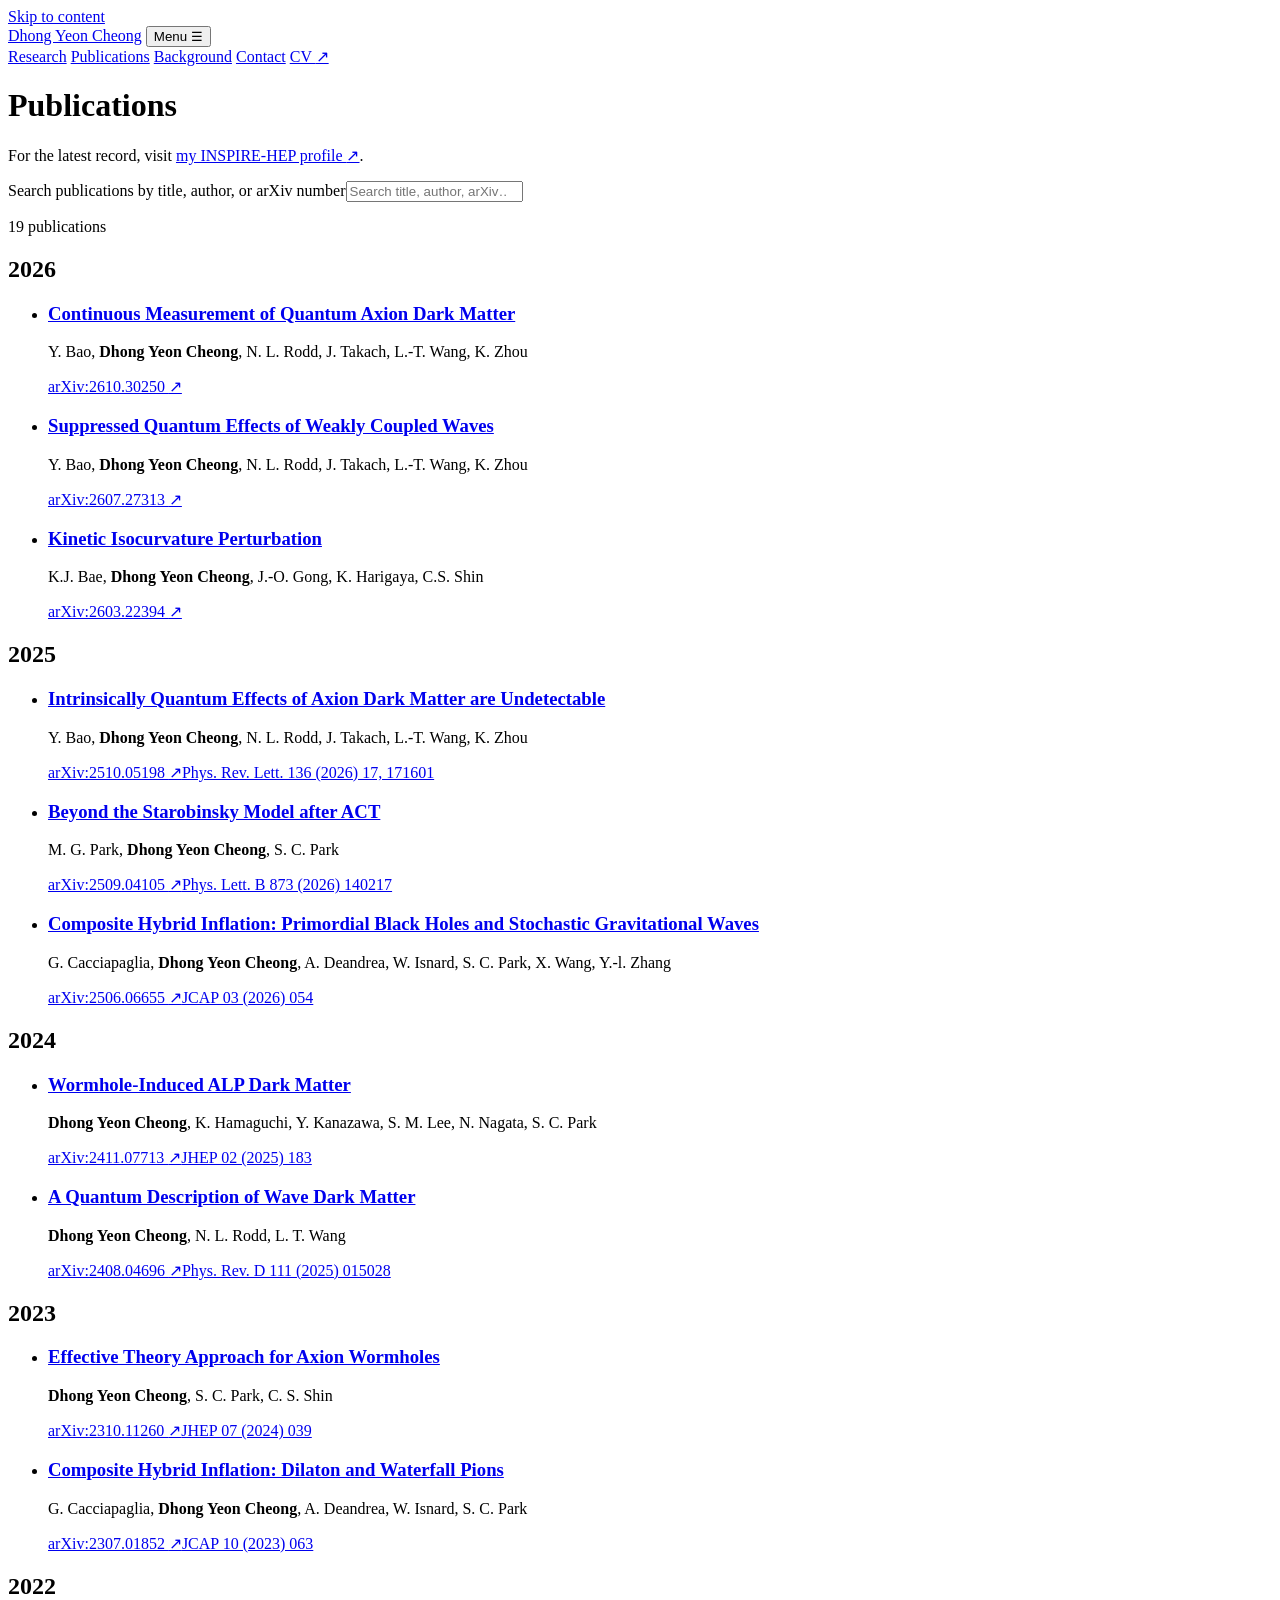
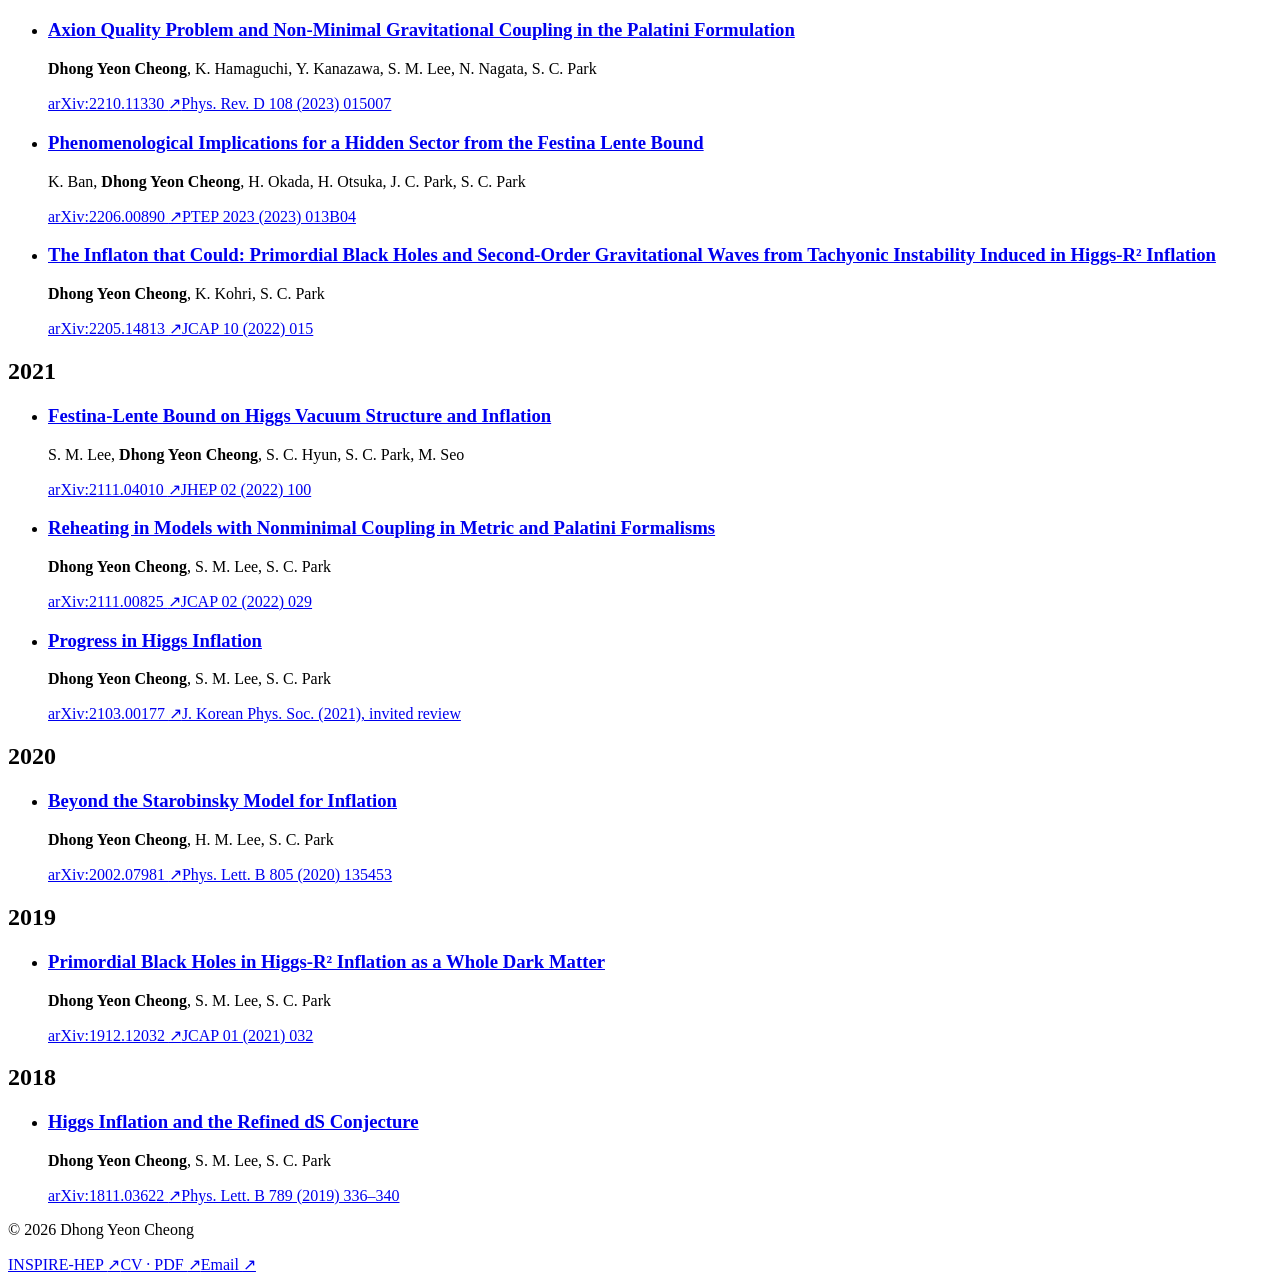
==== publications.html @ 7573876e "Publish redesigned academic website pages" ====
<!DOCTYPE html>
<html lang="en">
<head>
  <meta charset="utf-8">
  <meta name="viewport" content="width=device-width, initial-scale=1">
  <meta name="color-scheme" content="light">
  <title>Publications | Dhong Yeon Cheong</title>
  <meta name="description" content="Publications by Dhong Yeon Cheong in dark matter, early Universe cosmology, and gravitational physics, with links to arXiv and journals.">
  <meta property="og:title" content="Publications | Dhong Yeon Cheong">
  <meta property="og:description" content="Publications by Dhong Yeon Cheong in dark matter, early Universe cosmology, and gravitational physics, with links to arXiv and journals.">
  <meta property="og:type" content="website">
  <link rel="icon" href="assets/favicon.svg" type="image/svg+xml">
  <link rel="stylesheet" href="assets/style.css?v=20261025-one-line-name">
  <script src="assets/site.js?v=20261025-simple" defer></script>
</head>
<body>
  <a class="skip-link" href="#main">Skip to content</a>
  <header class="site-header">
    <div class="container header-inner">
      <a class="brand" href="index.html" aria-label="Dhong Yeon Cheong, home">Dhong Yeon Cheong</a>
      <button class="menu-toggle" type="button" aria-expanded="false" aria-controls="site-navigation">Menu <span aria-hidden="true">☰</span></button>
      <nav class="site-nav" id="site-navigation" aria-label="Main navigation">
        <a href="index.html#research">Research</a>
        <a href="publications.html" aria-current="page">Publications</a>
        <a href="index.html#background">Background</a>
        <a href="index.html#contact">Contact</a>
        <a class="nav-cv" href="assets/cv-dhong-yeon-cheong.pdf" aria-label="Curriculum vitae, PDF">CV <span aria-hidden="true">↗</span></a>
      </nav>
    </div>
  </header>
  <main id="main" class="container">
    <div class="page-intro"><h1>Publications</h1><p>For the latest record, visit <a href="https://inspirehep.net/authors/1904581">my INSPIRE-HEP profile <span aria-hidden="true">↗</span></a>.</p></div>
    <div class="publication-tools" role="search" aria-label="Search publications">
      <div class="tools-row">
<label class="search-wrap"><span class="sr-only">Search publications by title, author, or arXiv number</span><input id="publication-search" type="search" placeholder="Search title, author, arXiv…" aria-controls="publication-archive" autocomplete="off"></label>
      </div>
      <p id="results-count" class="results-count" role="status" aria-live="polite" aria-atomic="true">19 publications</p>
    </div>
    <div class="archive" id="publication-archive">
      <section class="year-group" aria-labelledby="year-2026">
        <h2 id="year-2026">2026</h2>
        <ul><li class="paper" id="paper-2610.30250">
          <article aria-labelledby="title-2610.30250">
            
            <h3 id="title-2610.30250"><a href="https://arxiv.org/abs/2610.30250">Continuous Measurement of Quantum Axion Dark Matter</a></h3>
            <p class="paper-authors">Y. Bao, <strong>Dhong Yeon Cheong</strong>, N. L. Rodd, J. Takach, L.-T. Wang, K. Zhou</p>
            <div class="paper-links"><a href="https://arxiv.org/abs/2610.30250" aria-label="arXiv 2610.30250: Continuous Measurement of Quantum Axion Dark Matter">arXiv:2610.30250 <span aria-hidden="true">↗</span></a></div>
          </article>
        </li>
<li class="paper" id="paper-2607.27313">
          <article aria-labelledby="title-2607.27313">
            
            <h3 id="title-2607.27313"><a href="https://arxiv.org/abs/2607.27313">Suppressed Quantum Effects of Weakly Coupled Waves</a></h3>
            <p class="paper-authors">Y. Bao, <strong>Dhong Yeon Cheong</strong>, N. L. Rodd, J. Takach, L.-T. Wang, K. Zhou</p>
            <div class="paper-links"><a href="https://arxiv.org/abs/2607.27313" aria-label="arXiv 2607.27313: Suppressed Quantum Effects of Weakly Coupled Waves">arXiv:2607.27313 <span aria-hidden="true">↗</span></a></div>
          </article>
        </li>
<li class="paper" id="paper-2603.22394">
          <article aria-labelledby="title-2603.22394">
            
            <h3 id="title-2603.22394"><a href="https://arxiv.org/abs/2603.22394">Kinetic Isocurvature Perturbation</a></h3>
            <p class="paper-authors">K.J. Bae, <strong>Dhong Yeon Cheong</strong>, J.-O. Gong, K. Harigaya, C.S. Shin</p>
            <div class="paper-links"><a href="https://arxiv.org/abs/2603.22394" aria-label="arXiv 2603.22394: Kinetic Isocurvature Perturbation">arXiv:2603.22394 <span aria-hidden="true">↗</span></a></div>
          </article>
        </li></ul>
      </section>
      <section class="year-group" aria-labelledby="year-2025">
        <h2 id="year-2025">2025</h2>
        <ul><li class="paper" id="paper-2510.05198">
          <article aria-labelledby="title-2510.05198">
            
            <h3 id="title-2510.05198"><a href="https://arxiv.org/abs/2510.05198">Intrinsically Quantum Effects of Axion Dark Matter are Undetectable</a></h3>
            <p class="paper-authors">Y. Bao, <strong>Dhong Yeon Cheong</strong>, N. L. Rodd, J. Takach, L.-T. Wang, K. Zhou</p>
            <div class="paper-links"><a href="https://arxiv.org/abs/2510.05198" aria-label="arXiv 2510.05198: Intrinsically Quantum Effects of Axion Dark Matter are Undetectable">arXiv:2510.05198 <span aria-hidden="true">↗</span></a><a class="journal" href="https://doi.org/10.1103/9mff-p5k6">Phys. Rev. Lett. 136 (2026) 17, 171601</a></div>
          </article>
        </li>
<li class="paper" id="paper-2509.04105">
          <article aria-labelledby="title-2509.04105">
            
            <h3 id="title-2509.04105"><a href="https://arxiv.org/abs/2509.04105">Beyond the Starobinsky Model after ACT</a></h3>
            <p class="paper-authors">M. G. Park, <strong>Dhong Yeon Cheong</strong>, S. C. Park</p>
            <div class="paper-links"><a href="https://arxiv.org/abs/2509.04105" aria-label="arXiv 2509.04105: Beyond the Starobinsky Model after ACT">arXiv:2509.04105 <span aria-hidden="true">↗</span></a><a class="journal" href="https://doi.org/10.1016/j.physletb.2026.140217">Phys. Lett. B 873 (2026) 140217</a></div>
          </article>
        </li>
<li class="paper" id="paper-2506.06655">
          <article aria-labelledby="title-2506.06655">
            
            <h3 id="title-2506.06655"><a href="https://arxiv.org/abs/2506.06655">Composite Hybrid Inflation: Primordial Black Holes and Stochastic Gravitational Waves</a></h3>
            <p class="paper-authors">G. Cacciapaglia, <strong>Dhong Yeon Cheong</strong>, A. Deandrea, W. Isnard, S. C. Park, X. Wang, Y.-l. Zhang</p>
            <div class="paper-links"><a href="https://arxiv.org/abs/2506.06655" aria-label="arXiv 2506.06655: Composite Hybrid Inflation: Primordial Black Holes and Stochastic Gravitational Waves">arXiv:2506.06655 <span aria-hidden="true">↗</span></a><a class="journal" href="https://iopscience.iop.org/article/10.1088/1475-7516/2026/03/054">JCAP 03 (2026) 054</a></div>
          </article>
        </li></ul>
      </section>
      <section class="year-group" aria-labelledby="year-2024">
        <h2 id="year-2024">2024</h2>
        <ul><li class="paper" id="paper-2411.07713">
          <article aria-labelledby="title-2411.07713">
            
            <h3 id="title-2411.07713"><a href="https://arxiv.org/abs/2411.07713">Wormhole-Induced ALP Dark Matter</a></h3>
            <p class="paper-authors"><strong>Dhong Yeon Cheong</strong>, K. Hamaguchi, Y. Kanazawa, S. M. Lee, N. Nagata, S. C. Park</p>
            <div class="paper-links"><a href="https://arxiv.org/abs/2411.07713" aria-label="arXiv 2411.07713: Wormhole-Induced ALP Dark Matter">arXiv:2411.07713 <span aria-hidden="true">↗</span></a><a class="journal" href="https://link.springer.com/article/10.1007/JHEP02(2025)183">JHEP 02 (2025) 183</a></div>
          </article>
        </li>
<li class="paper" id="paper-2408.04696">
          <article aria-labelledby="title-2408.04696">
            
            <h3 id="title-2408.04696"><a href="https://arxiv.org/abs/2408.04696">A Quantum Description of Wave Dark Matter</a></h3>
            <p class="paper-authors"><strong>Dhong Yeon Cheong</strong>, N. L. Rodd, L. T. Wang</p>
            <div class="paper-links"><a href="https://arxiv.org/abs/2408.04696" aria-label="arXiv 2408.04696: A Quantum Description of Wave Dark Matter">arXiv:2408.04696 <span aria-hidden="true">↗</span></a><a class="journal" href="https://journals.aps.org/prd/abstract/10.1103/PhysRevD.111.015028">Phys. Rev. D 111 (2025) 015028</a></div>
          </article>
        </li></ul>
      </section>
      <section class="year-group" aria-labelledby="year-2023">
        <h2 id="year-2023">2023</h2>
        <ul><li class="paper" id="paper-2310.11260">
          <article aria-labelledby="title-2310.11260">
            
            <h3 id="title-2310.11260"><a href="https://arxiv.org/abs/2310.11260">Effective Theory Approach for Axion Wormholes</a></h3>
            <p class="paper-authors"><strong>Dhong Yeon Cheong</strong>, S. C. Park, C. S. Shin</p>
            <div class="paper-links"><a href="https://arxiv.org/abs/2310.11260" aria-label="arXiv 2310.11260: Effective Theory Approach for Axion Wormholes">arXiv:2310.11260 <span aria-hidden="true">↗</span></a><a class="journal" href="https://link.springer.com/article/10.1007/JHEP07(2024)039">JHEP 07 (2024) 039</a></div>
          </article>
        </li>
<li class="paper" id="paper-2307.01852">
          <article aria-labelledby="title-2307.01852">
            
            <h3 id="title-2307.01852"><a href="https://arxiv.org/abs/2307.01852">Composite Hybrid Inflation: Dilaton and Waterfall Pions</a></h3>
            <p class="paper-authors">G. Cacciapaglia, <strong>Dhong Yeon Cheong</strong>, A. Deandrea, W. Isnard, S. C. Park</p>
            <div class="paper-links"><a href="https://arxiv.org/abs/2307.01852" aria-label="arXiv 2307.01852: Composite Hybrid Inflation: Dilaton and Waterfall Pions">arXiv:2307.01852 <span aria-hidden="true">↗</span></a><a class="journal" href="https://iopscience.iop.org/article/10.1088/1475-7516/2023/10/063">JCAP 10 (2023) 063</a></div>
          </article>
        </li></ul>
      </section>
      <section class="year-group" aria-labelledby="year-2022">
        <h2 id="year-2022">2022</h2>
        <ul><li class="paper" id="paper-2210.11330">
          <article aria-labelledby="title-2210.11330">
            
            <h3 id="title-2210.11330"><a href="https://arxiv.org/abs/2210.11330">Axion Quality Problem and Non-Minimal Gravitational Coupling in the Palatini Formulation</a></h3>
            <p class="paper-authors"><strong>Dhong Yeon Cheong</strong>, K. Hamaguchi, Y. Kanazawa, S. M. Lee, N. Nagata, S. C. Park</p>
            <div class="paper-links"><a href="https://arxiv.org/abs/2210.11330" aria-label="arXiv 2210.11330: Axion Quality Problem and Non-Minimal Gravitational Coupling in the Palatini Formulation">arXiv:2210.11330 <span aria-hidden="true">↗</span></a><a class="journal" href="https://journals.aps.org/prd/abstract/10.1103/PhysRevD.108.015007">Phys. Rev. D 108 (2023) 015007</a></div>
          </article>
        </li>
<li class="paper" id="paper-2206.00890">
          <article aria-labelledby="title-2206.00890">
            
            <h3 id="title-2206.00890"><a href="https://arxiv.org/abs/2206.00890">Phenomenological Implications for a Hidden Sector from the Festina Lente Bound</a></h3>
            <p class="paper-authors">K. Ban, <strong>Dhong Yeon Cheong</strong>, H. Okada, H. Otsuka, J. C. Park, S. C. Park</p>
            <div class="paper-links"><a href="https://arxiv.org/abs/2206.00890" aria-label="arXiv 2206.00890: Phenomenological Implications for a Hidden Sector from the Festina Lente Bound">arXiv:2206.00890 <span aria-hidden="true">↗</span></a><a class="journal" href="https://academic.oup.com/ptep/article/2023/1/013B04/6948346">PTEP 2023 (2023) 013B04</a></div>
          </article>
        </li>
<li class="paper" id="paper-2205.14813">
          <article aria-labelledby="title-2205.14813">
            
            <h3 id="title-2205.14813"><a href="https://arxiv.org/abs/2205.14813">The Inflaton that Could: Primordial Black Holes and Second-Order Gravitational Waves from Tachyonic Instability Induced in Higgs-R² Inflation</a></h3>
            <p class="paper-authors"><strong>Dhong Yeon Cheong</strong>, K. Kohri, S. C. Park</p>
            <div class="paper-links"><a href="https://arxiv.org/abs/2205.14813" aria-label="arXiv 2205.14813: The Inflaton that Could: Primordial Black Holes and Second-Order Gravitational Waves from Tachyonic Instability Induced in Higgs-R² Inflation">arXiv:2205.14813 <span aria-hidden="true">↗</span></a><a class="journal" href="https://iopscience.iop.org/article/10.1088/1475-7516/2022/10/015">JCAP 10 (2022) 015</a></div>
          </article>
        </li></ul>
      </section>
      <section class="year-group" aria-labelledby="year-2021">
        <h2 id="year-2021">2021</h2>
        <ul><li class="paper" id="paper-2111.04010">
          <article aria-labelledby="title-2111.04010">
            
            <h3 id="title-2111.04010"><a href="https://arxiv.org/abs/2111.04010">Festina-Lente Bound on Higgs Vacuum Structure and Inflation</a></h3>
            <p class="paper-authors">S. M. Lee, <strong>Dhong Yeon Cheong</strong>, S. C. Hyun, S. C. Park, M. Seo</p>
            <div class="paper-links"><a href="https://arxiv.org/abs/2111.04010" aria-label="arXiv 2111.04010: Festina-Lente Bound on Higgs Vacuum Structure and Inflation">arXiv:2111.04010 <span aria-hidden="true">↗</span></a><a class="journal" href="https://link.springer.com/article/10.1007/JHEP02(2022)100">JHEP 02 (2022) 100</a></div>
          </article>
        </li>
<li class="paper" id="paper-2111.00825">
          <article aria-labelledby="title-2111.00825">
            
            <h3 id="title-2111.00825"><a href="https://arxiv.org/abs/2111.00825">Reheating in Models with Nonminimal Coupling in Metric and Palatini Formalisms</a></h3>
            <p class="paper-authors"><strong>Dhong Yeon Cheong</strong>, S. M. Lee, S. C. Park</p>
            <div class="paper-links"><a href="https://arxiv.org/abs/2111.00825" aria-label="arXiv 2111.00825: Reheating in Models with Nonminimal Coupling in Metric and Palatini Formalisms">arXiv:2111.00825 <span aria-hidden="true">↗</span></a><a class="journal" href="https://iopscience.iop.org/article/10.1088/1475-7516/2022/02/029">JCAP 02 (2022) 029</a></div>
          </article>
        </li>
<li class="paper" id="paper-2103.00177">
          <article aria-labelledby="title-2103.00177">
            
            <h3 id="title-2103.00177"><a href="https://arxiv.org/abs/2103.00177">Progress in Higgs Inflation</a></h3>
            <p class="paper-authors"><strong>Dhong Yeon Cheong</strong>, S. M. Lee, S. C. Park</p>
            <div class="paper-links"><a href="https://arxiv.org/abs/2103.00177" aria-label="arXiv 2103.00177: Progress in Higgs Inflation">arXiv:2103.00177 <span aria-hidden="true">↗</span></a><a class="journal" href="https://link.springer.com/article/10.1007/s40042-021-00086-2">J. Korean Phys. Soc. (2021), invited review</a></div>
          </article>
        </li></ul>
      </section>
      <section class="year-group" aria-labelledby="year-2020">
        <h2 id="year-2020">2020</h2>
        <ul><li class="paper" id="paper-2002.07981">
          <article aria-labelledby="title-2002.07981">
            
            <h3 id="title-2002.07981"><a href="https://arxiv.org/abs/2002.07981">Beyond the Starobinsky Model for Inflation</a></h3>
            <p class="paper-authors"><strong>Dhong Yeon Cheong</strong>, H. M. Lee, S. C. Park</p>
            <div class="paper-links"><a href="https://arxiv.org/abs/2002.07981" aria-label="arXiv 2002.07981: Beyond the Starobinsky Model for Inflation">arXiv:2002.07981 <span aria-hidden="true">↗</span></a><a class="journal" href="https://doi.org/10.1016/j.physletb.2020.135453">Phys. Lett. B 805 (2020) 135453</a></div>
          </article>
        </li></ul>
      </section>
      <section class="year-group" aria-labelledby="year-2019">
        <h2 id="year-2019">2019</h2>
        <ul><li class="paper" id="paper-1912.12032">
          <article aria-labelledby="title-1912.12032">
            
            <h3 id="title-1912.12032"><a href="https://arxiv.org/abs/1912.12032">Primordial Black Holes in Higgs-R² Inflation as a Whole Dark Matter</a></h3>
            <p class="paper-authors"><strong>Dhong Yeon Cheong</strong>, S. M. Lee, S. C. Park</p>
            <div class="paper-links"><a href="https://arxiv.org/abs/1912.12032" aria-label="arXiv 1912.12032: Primordial Black Holes in Higgs-R² Inflation as a Whole Dark Matter">arXiv:1912.12032 <span aria-hidden="true">↗</span></a><a class="journal" href="https://iopscience.iop.org/article/10.1088/1475-7516/2021/01/032">JCAP 01 (2021) 032</a></div>
          </article>
        </li></ul>
      </section>
      <section class="year-group" aria-labelledby="year-2018">
        <h2 id="year-2018">2018</h2>
        <ul><li class="paper" id="paper-1811.03622">
          <article aria-labelledby="title-1811.03622">
            
            <h3 id="title-1811.03622"><a href="https://arxiv.org/abs/1811.03622">Higgs Inflation and the Refined dS Conjecture</a></h3>
            <p class="paper-authors"><strong>Dhong Yeon Cheong</strong>, S. M. Lee, S. C. Park</p>
            <div class="paper-links"><a href="https://arxiv.org/abs/1811.03622" aria-label="arXiv 1811.03622: Higgs Inflation and the Refined dS Conjecture">arXiv:1811.03622 <span aria-hidden="true">↗</span></a><a class="journal" href="https://doi.org/10.1016/j.physletb.2018.12.046">Phys. Lett. B 789 (2019) 336–340</a></div>
          </article>
        </li></ul>
      </section>

      <div class="empty-state" id="empty-state" hidden><h2>No matching publications</h2><p>Try another search term.</p><button class="button" id="reset-filters" type="button">Clear search</button></div>
    </div>
  </main>
  <footer class="site-footer">
    <div class="container footer-inner">
      <p>© 2026 Dhong Yeon Cheong</p>
      <div class="footer-links"><a href="https://inspirehep.net/authors/1904581">INSPIRE-HEP <span aria-hidden="true">↗</span></a><a href="assets/cv-dhong-yeon-cheong.pdf">CV · PDF <span aria-hidden="true">↗</span></a><a href="mailto:dycheong@uchicago.edu">Email <span aria-hidden="true">↗</span></a></div>
    </div>
  </footer>
</body>
</html>
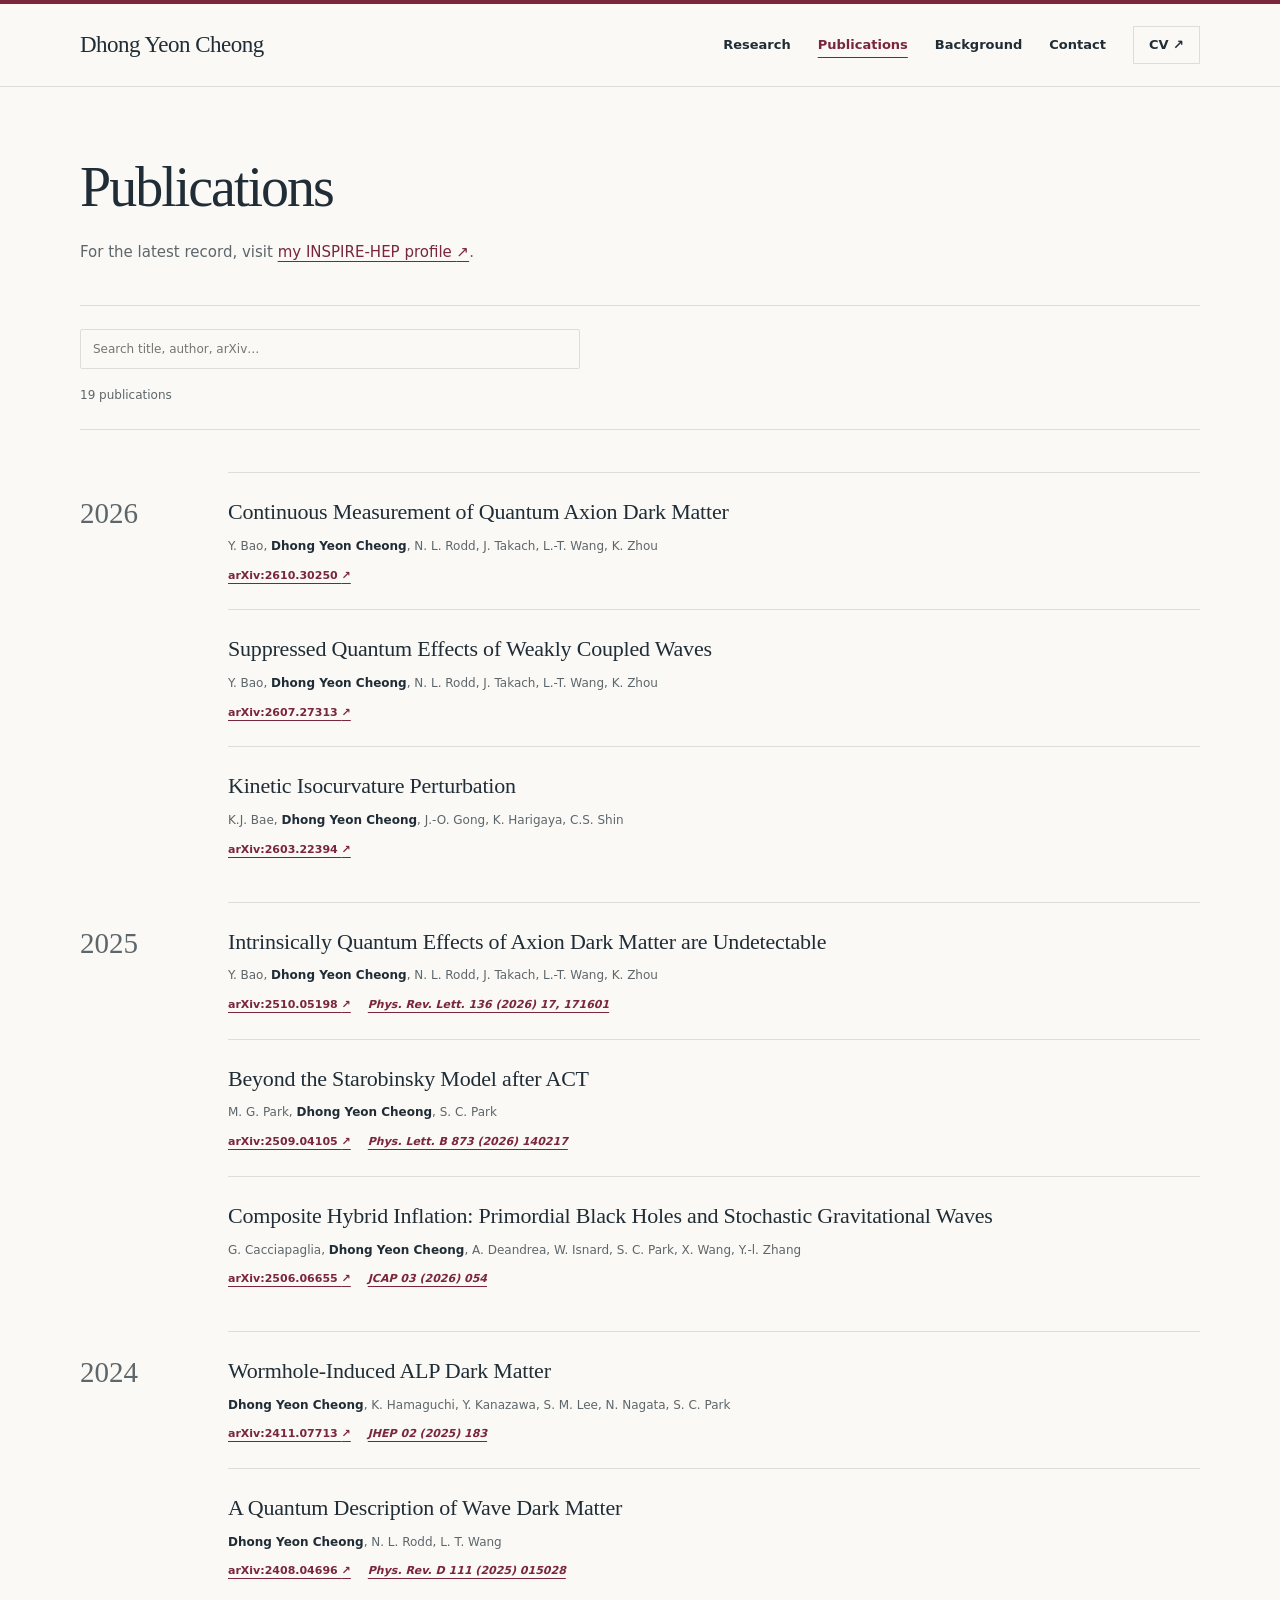
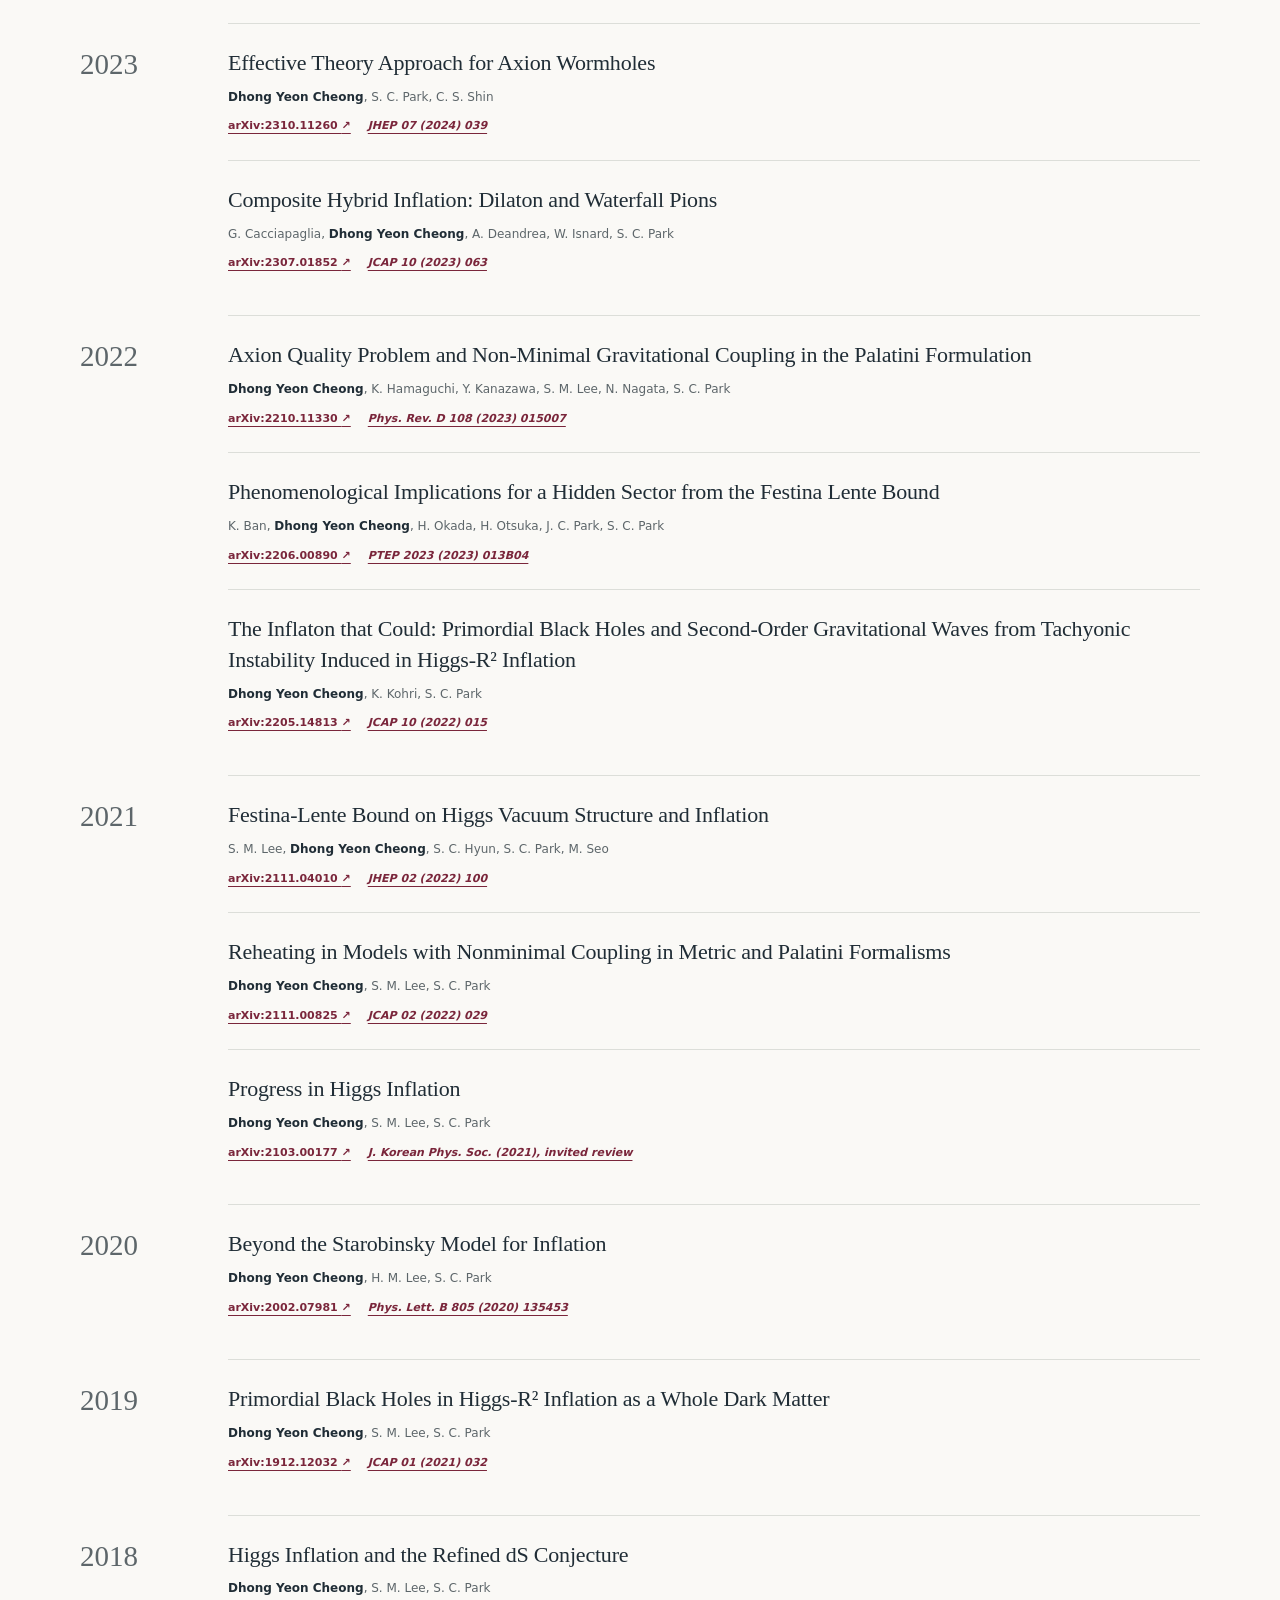
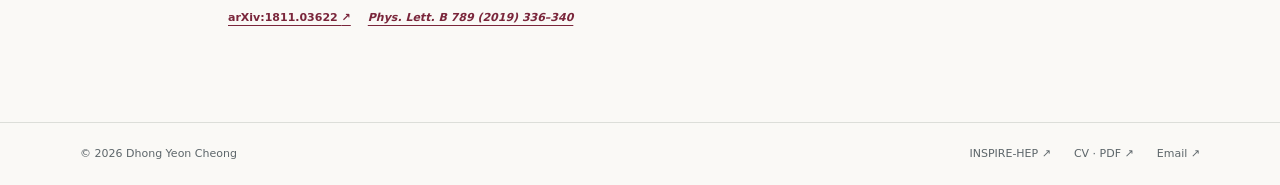
==== commit 81e5563c: "Refresh links to four-page CV" ====
--- a/publications.html
+++ b/publications.html
@@ -24,7 +24,7 @@
         <a href="publications.html" aria-current="page">Publications</a>
         <a href="index.html#background">Background</a>
         <a href="index.html#contact">Contact</a>
-        <a class="nav-cv" href="assets/cv-dhong-yeon-cheong.pdf" aria-label="Curriculum vitae, PDF">CV <span aria-hidden="true">↗</span></a>
+        <a class="nav-cv" href="assets/cv-dhong-yeon-cheong.pdf?v=20261026" aria-label="Curriculum vitae, PDF">CV <span aria-hidden="true">↗</span></a>
       </nav>
     </div>
   </header>
@@ -223,7 +223,7 @@
   <footer class="site-footer">
     <div class="container footer-inner">
       <p>© 2026 Dhong Yeon Cheong</p>
-      <div class="footer-links"><a href="https://inspirehep.net/authors/1904581">INSPIRE-HEP <span aria-hidden="true">↗</span></a><a href="assets/cv-dhong-yeon-cheong.pdf">CV · PDF <span aria-hidden="true">↗</span></a><a href="mailto:dycheong@uchicago.edu">Email <span aria-hidden="true">↗</span></a></div>
+      <div class="footer-links"><a href="https://inspirehep.net/authors/1904581">INSPIRE-HEP <span aria-hidden="true">↗</span></a><a href="assets/cv-dhong-yeon-cheong.pdf?v=20261026">CV · PDF <span aria-hidden="true">↗</span></a><a href="mailto:dycheong@uchicago.edu">Email <span aria-hidden="true">↗</span></a></div>
     </div>
   </footer>
 </body>
--- a/assets/style.css
+++ b/assets/style.css
@@ -0,0 +1,133 @@
+/* Shared styles. Change these colors to personalize both pages. */
+:root{--paper:#faf9f6;--ink:#202d36;--muted:#5d666a;--accent:#7a263b;--line:#dcded9;--wash:#f0f1ec;--serif:Georgia,'Times New Roman',serif;--sans:system-ui,-apple-system,BlinkMacSystemFont,'Segoe UI',sans-serif}
+*{box-sizing:border-box}
+html{scroll-behavior:smooth;scroll-padding-top:100px}
+body{margin:0;background:var(--paper);color:var(--ink);font-family:var(--sans);font-size:16px;line-height:1.7;-webkit-font-smoothing:antialiased}
+a{color:inherit;text-decoration-thickness:1px;text-underline-offset:4px}
+a:hover{color:var(--accent)}
+a:focus-visible,button:focus-visible,input:focus-visible,summary:focus-visible{outline:3px solid var(--accent);outline-offset:5px}
+button,input{font:inherit}
+button{cursor:pointer}
+[hidden]{display:none!important}
+img{display:block;max-width:100%;height:auto}
+h1,h2,h3,p{margin:0}
+ul,ol{margin:0;padding:0;list-style:none}
+.container{width:min(1120px,calc(100% - 96px));margin-inline:auto}
+.skip-link{position:fixed;left:16px;top:-100px;background:var(--ink);color:white;padding:10px 18px;z-index:100}
+.skip-link:focus{top:12px}
+.site-header{border-top:4px solid var(--accent);border-bottom:1px solid var(--line);background:var(--paper);position:sticky;top:0;z-index:10}
+.header-inner{display:flex;align-items:center;justify-content:space-between;min-height:82px;gap:28px}
+.brand{text-decoration:none;font-family:var(--serif);font-size:23px;white-space:nowrap;letter-spacing:-.5px}
+.brand span{color:var(--accent)}
+.site-nav{display:flex;align-items:center;gap:27px;font-size:13px;font-weight:550}
+.site-nav a{text-decoration:none;white-space:nowrap}
+.site-nav a:hover,.site-nav a[aria-current=page]{color:var(--accent)}
+.site-nav a[aria-current=page]{text-decoration:underline;text-underline-offset:8px}
+.site-nav .nav-cv{border:1px solid var(--line);padding:7px 15px}
+.menu-toggle{display:none;border:1px solid var(--line);background:transparent;padding:6px 12px;color:var(--ink)}
+.eyebrow{font-size:11px;font-weight:650;letter-spacing:2px;text-transform:uppercase;color:var(--accent);line-height:1.6}
+.hero{display:grid;grid-template-columns:1fr 278px;gap:100px;align-items:center;padding-block:79px 83px}
+.hero>div{min-width:0;container-type:inline-size}
+.hero h1{font-family:var(--serif);font-size:clamp(22px,10cqw,70px);font-weight:400;line-height:1.03;letter-spacing:-.035em;white-space:nowrap;margin-top:20px;margin-bottom:27px}
+.hero .affiliation{font-size:19px;font-weight:500;line-height:1.5;margin-bottom:18px}
+.hero .intro{max-width:590px;font-size:17px;color:var(--muted);line-height:1.85}
+.hero-actions{display:flex;align-items:center;flex-wrap:wrap;gap:25px;margin-top:28px}
+.button{display:inline-flex;align-items:center;gap:18px;justify-content:center;border:1px solid var(--ink);background:var(--ink);color:#fff;padding:10px 19px;font-size:13px;font-weight:550;text-decoration:none;transition:background .15s}
+.button:hover{background:var(--accent);border-color:var(--accent);color:#fff}
+.text-link{font-size:13px;font-weight:600;text-decoration:none;display:inline-flex;align-items:center;gap:12px;color:var(--accent)}
+.text-link:hover{text-decoration:underline}
+.portrait-wrap{align-self:center;position:relative;padding-top:15px}
+.portrait-wrap:before{content:'';position:absolute;top:0;right:-14px;width:75%;height:75%;border-top:1px solid #b7bcb6;border-right:1px solid #b7bcb6;z-index:-1}
+.portrait{width:278px;aspect-ratio:1/1.07;object-fit:cover;object-position:center}
+.portrait-caption{margin-top:18px;padding-top:14px;border-top:1px solid var(--line);font-size:12px;color:var(--muted);line-height:1.8}
+.portrait-caption strong{display:block;color:var(--ink);font-weight:550}
+.topic-strip{display:flex;align-items:center;justify-content:space-between;gap:16px;flex-wrap:wrap;padding-block:19px;border-block:1px solid var(--line);font-size:11px;letter-spacing:1.3px;text-transform:uppercase;color:var(--muted)}
+.topic-strip .dot{width:4px;height:4px;background:var(--accent);border-radius:50%}
+.section{padding-block:76px;border-bottom:1px solid var(--line)}
+.section-heading{display:flex;justify-content:space-between;align-items:flex-end;gap:30px;margin-bottom:35px}
+.section-heading h2,.section-title{font-family:var(--serif);font-size:39px;line-height:1.2;font-weight:400;letter-spacing:-1px;margin-top:10px}
+.section-heading .text-link{margin-bottom:6px;white-space:nowrap}
+.research-list{border-top:1px solid var(--line)}
+.research-item{display:grid;grid-template-columns:45px 255px 1fr;gap:25px;padding-block:29px;border-bottom:1px solid var(--line);align-items:start}
+.research-item:last-child{border-bottom:0;padding-bottom:0}
+.research-number{font-family:var(--serif);font-size:17px;color:var(--accent);padding-top:2px}
+.research-item h3{font-family:var(--serif);font-weight:400;font-size:24px;line-height:1.35;letter-spacing:-.3px}
+.research-item p{font-size:15px;line-height:1.85;color:var(--muted)}
+.paper{padding:25px 0;border-top:1px solid var(--line)}
+.paper-meta{display:flex;gap:14px;flex-wrap:wrap;font-size:10px;line-height:1.7;text-transform:uppercase;letter-spacing:1.2px;color:var(--accent);font-weight:650;margin-bottom:8px}
+.paper h3{font-family:var(--serif);font-size:23px;line-height:1.4;font-weight:400;letter-spacing:-.2px;max-width:930px}
+.paper h3 a{text-decoration:none}
+.paper h3 a:hover{text-decoration:underline}
+.paper-authors{font-size:12px;color:var(--muted);line-height:1.8;margin-top:8px}
+.paper-authors strong{color:var(--ink);font-weight:600}
+.paper-links{display:flex;align-items:baseline;gap:17px;flex-wrap:wrap;font-size:11px;color:var(--muted);margin-top:9px}
+.paper-links a{color:var(--accent);font-weight:550}
+.paper-links .journal{font-style:italic}
+.selected-papers .paper:last-child{padding-bottom:0}
+.background-grid{display:grid;grid-template-columns:1.45fr 1fr;gap:95px}
+.background-grid .section-title{margin-bottom:30px}
+.timeline{border-left:1px solid var(--line);margin-left:4px;padding-left:28px}
+.timeline li{position:relative;margin-bottom:27px}
+.timeline li:last-child{margin-bottom:0}
+.timeline li:before{content:'';width:7px;height:7px;position:absolute;left:-32px;top:8px;background:var(--paper);border:1px solid var(--accent);border-radius:50%}
+.timeline li:first-child:before{background:var(--accent)}
+.timeline time,.entry-date{display:block;font-size:11px;color:var(--accent);margin-bottom:3px;letter-spacing:.2px}
+.timeline h3{font-size:15px;font-weight:600;line-height:1.5}
+.timeline p{font-size:13px;line-height:1.7;color:var(--muted);margin-top:3px}
+.honors li{padding-block:14px;border-top:1px solid var(--line);font-size:13px;line-height:1.6}
+.honors strong{font-weight:600}
+.honors p{font-size:12px;color:var(--muted);margin-top:4px}
+.service{margin-top:30px}
+.service h3{font-size:12px;letter-spacing:1px;text-transform:uppercase;margin-bottom:12px;font-weight:600}
+.service p{font-size:13px;color:var(--muted);line-height:1.8;margin-top:10px}
+.talk-layout{display:grid;grid-template-columns:1fr 1.9fr;gap:85px}
+.talk-intro{color:var(--muted);font-size:14px;margin-top:20px;line-height:1.8}
+.talks li{display:grid;grid-template-columns:80px 1fr;gap:24px;padding-block:17px;border-top:1px solid var(--line)}
+.talks time{font-size:11px;color:var(--accent);padding-top:3px}
+.talks h3{font-size:14px;font-weight:550;line-height:1.6}
+.talks p{font-size:12px;color:var(--muted);margin-top:2px}
+.contact{display:grid;grid-template-columns:1.4fr 1fr;gap:70px;padding-block:70px}
+.contact h2{font-family:var(--serif);font-size:39px;font-weight:400;letter-spacing:-1px;margin-top:10px;margin-bottom:20px}
+.contact .email{font-size:clamp(18px,2.4vw,26px);text-decoration-thickness:1px;text-underline-offset:7px}
+.contact address{font-style:normal;font-size:13px;color:var(--muted);border-left:1px solid var(--line);padding-left:30px;line-height:1.9;align-self:center}
+.contact address strong{font-weight:550;color:var(--ink)}
+.site-footer{border-top:1px solid var(--line);padding-block:22px;font-size:11px;color:var(--muted)}
+.footer-inner{display:flex;align-items:center;justify-content:space-between;gap:20px;flex-wrap:wrap}
+.footer-links{display:flex;gap:23px}
+.footer-links a{text-decoration:none}
+/* Publication archive */
+.page-intro{padding-top:67px;padding-bottom:38px}
+.page-intro h1{font-family:var(--serif);font-size:56px;letter-spacing:-2px;font-weight:400;line-height:1.2;margin-top:0;margin-bottom:18px}
+.page-intro p{font-size:15px;color:var(--muted);max-width:680px;line-height:1.85}
+.page-intro p a{color:var(--accent)}
+.publication-tools{display:none;border-block:1px solid var(--line);padding-block:23px;margin-bottom:24px}
+.js .publication-tools{display:block}
+.tools-row{display:flex;align-items:center;justify-content:space-between;gap:25px}
+.filters{display:flex;gap:7px;flex-wrap:wrap}
+.filter{border:1px solid var(--line);background:transparent;color:var(--muted);padding:7px 13px;font-size:12px;border-radius:2px}
+.filter[aria-pressed=true]{background:var(--ink);color:#fff;border-color:var(--ink)}
+.filter:hover{border-color:var(--accent)}
+.search-wrap{display:block;min-width:250px}
+.search-wrap input{width:100%;border:1px solid var(--line);border-radius:2px;background:transparent;color:var(--ink);padding:9px 12px;font-size:12px;min-height:38px}
+.results-count{font-size:12px;color:var(--muted);margin-top:16px;min-height:21px}
+.archive{padding-bottom:70px}
+.year-group{display:grid;grid-template-columns:110px 1fr;gap:38px;padding-top:18px}
+.year-group>h2{font-family:var(--serif);font-size:29px;font-weight:400;padding-top:17px;color:var(--muted)}
+.year-group .paper{padding-block:24px}
+.archive .paper h3{font-size:22px}
+.empty-state{border-top:1px solid var(--line);padding-block:45px;text-align:center}
+.empty-state h2{font-family:var(--serif);font-size:27px;font-weight:400;margin-bottom:12px}
+.empty-state p{font-size:14px;color:var(--muted);margin-bottom:20px}
+.sr-only{position:absolute;width:1px;height:1px;padding:0;margin:-1px;overflow:hidden;clip:rect(0,0,0,0);white-space:nowrap;border:0}
+@media(min-width:1400px){.hero{padding-block:95px}.section{padding-block:85px}}
+@media(max-width:1000px){.container{width:calc(100% - 64px)}.hero{gap:50px;grid-template-columns:1fr 235px}.portrait{width:235px}.site-nav{gap:18px}.research-item{grid-template-columns:30px 210px 1fr;gap:18px}.background-grid{gap:45px}.talk-layout{gap:40px}.tools-row{align-items:stretch;flex-direction:column}.search-wrap{max-width:500px}}
+@media(max-width:720px){html{scroll-padding-top:95px}.container{width:calc(100% - 40px)}.header-inner{min-height:70px;gap:0;flex-wrap:wrap;padding-block:12px}.brand{font-size:21px}.site-nav{width:100%;flex-wrap:wrap;gap:16px 24px;padding-top:18px;padding-bottom:8px;font-size:13px}.js .menu-toggle{display:block;font-size:12px}.js .site-nav:not(.is-open){display:none}.site-nav .nav-cv{padding:4px 11px}.hero{grid-template-columns:1fr;gap:36px;padding-block:45px}.hero h1{margin-top:15px;letter-spacing:-.035em;margin-bottom:22px}.hero .affiliation{font-size:17px}.hero .intro{font-size:15px}.hero-actions{gap:22px;margin-top:24px}.portrait-wrap{display:flex;gap:20px;align-items:center;padding:0}.portrait-wrap:before{display:none}.portrait{width:125px;aspect-ratio:1/1}.portrait-caption{border-top:0;border-left:1px solid var(--line);padding:4px 0 4px 20px;margin:0;font-size:11px}.topic-strip{font-size:9px;letter-spacing:.8px;justify-content:flex-start;gap:11px 15px;padding-block:17px}.topic-strip .dot{width:3px;height:3px}.section{padding-block:45px}.section-heading{gap:18px;align-items:flex-start;flex-direction:column;margin-bottom:28px}.section-heading h2,.section-title{font-size:33px}.section-heading .text-link{margin:0}.research-item{grid-template-columns:25px 1fr;gap:9px 15px;padding-block:23px}.research-item h3{font-size:23px}.research-item p{grid-column:2;font-size:14px}.paper h3{font-size:22px}.paper-meta{font-size:9px}.paper-authors{font-size:11px}.background-grid{grid-template-columns:1fr;gap:45px}.background-grid .section-title{margin-bottom:25px}.timeline{padding-left:23px}.timeline li:before{left:-27px}.talk-layout{grid-template-columns:1fr;gap:25px}.talk-intro{margin-top:14px}.talks li{grid-template-columns:66px 1fr;gap:18px}.contact{grid-template-columns:1fr;gap:30px;padding-block:45px}.contact h2{font-size:33px}.contact address{padding-left:20px}.footer-inner{gap:13px}.page-intro{padding-top:42px;padding-bottom:30px}.page-intro h1{font-size:44px}.page-intro p{font-size:14px}.filter{padding:6px 10px;font-size:11px}.search-wrap{min-width:0}.year-group{grid-template-columns:1fr;gap:12px;padding-top:17px}.year-group>h2{font-size:27px;padding-top:0}.archive .paper h3{font-size:21px}.archive{padding-bottom:40px}}
+@media(prefers-reduced-motion:reduce){html{scroll-behavior:auto}*{transition:none!important}}
+@media print{body{background:white;font-size:11pt}.container{width:100%}.site-header{position:static}.site-nav,.hero-actions,.publication-tools,.menu-toggle,.skip-link{display:none!important}.hero{padding-block:20px;gap:30px;grid-template-columns:1fr 150px}.hero h1{font-size:40px}.portrait{width:150px}.section{padding-block:25px}.section-heading h2,.section-title{font-size:26px}.paper,.research-item,.timeline li{break-inside:avoid}.contact{padding-block:25px}.page-intro{padding-top:20px}.year-group{grid-template-columns:60px 1fr;gap:20px}.paper[hidden],.year-group[hidden]{display:block!important}}
+
+/* Compact section labels requested for the academic homepage. */
+.section-heading h2.eyebrow,.background-grid h2.eyebrow,.contact h2.eyebrow{font-family:var(--sans);font-size:18px;font-weight:650;letter-spacing:1.2px;line-height:1.6;text-transform:uppercase;color:var(--accent);margin:0}
+.background-grid h2.background-label{margin-bottom:30px}
+.contact h2.eyebrow{margin-bottom:20px}
+.tools-row{display:block}
+.search-wrap{width:100%;max-width:500px}
